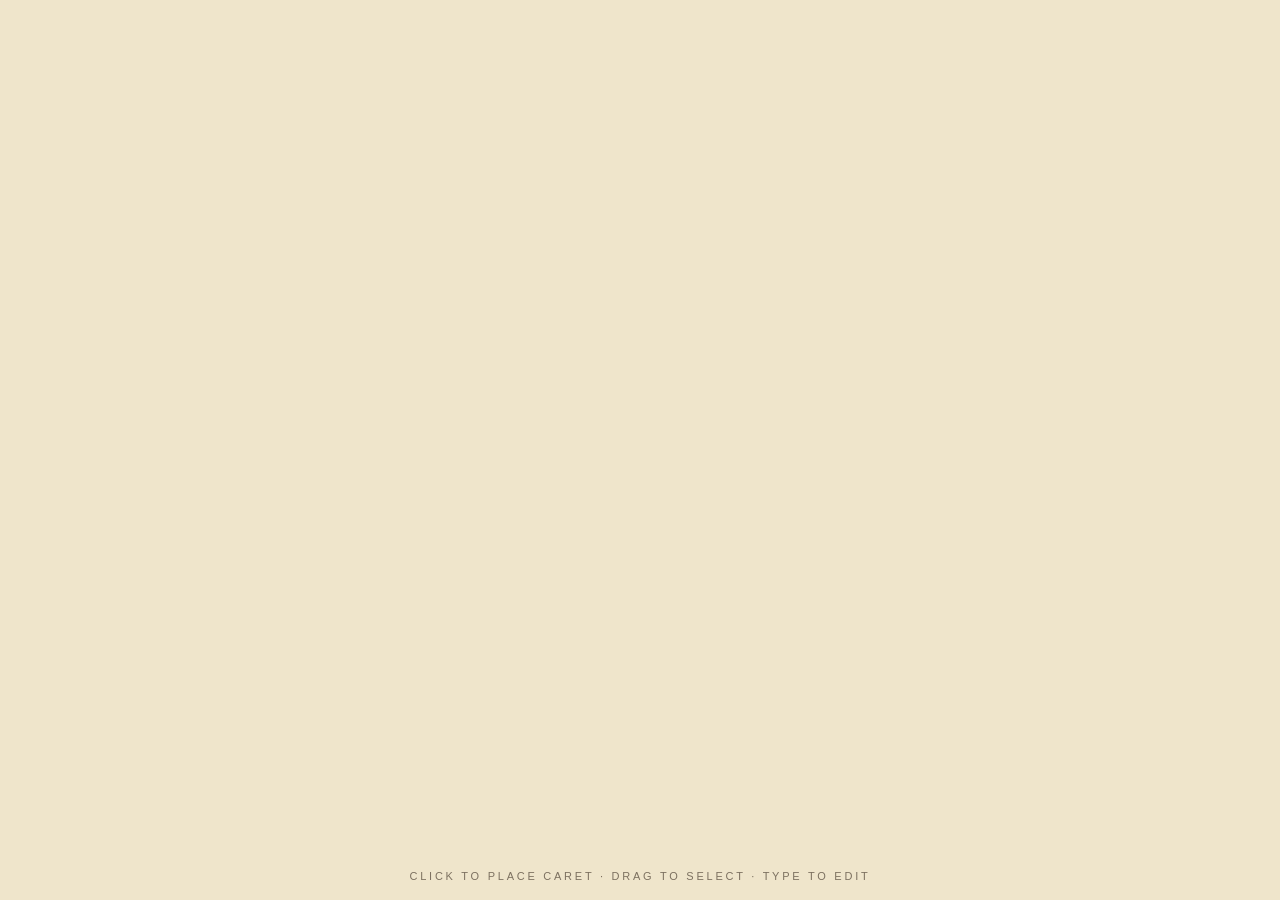
==== index.html @ 469f9c21 "Swap to the Alice text, Trocchi, and a tan/brown palette; fix Firefox input Demo content - Replace t" ====
<!doctype html>
<html lang="en">
  <head>
    <meta charset="utf-8" />
    <meta name="viewport" content="width=device-width,initial-scale=1" />
    <title>Editor in 3D</title>
    <link rel="preconnect" href="https://fonts.googleapis.com" />
    <link rel="preconnect" href="https://fonts.gstatic.com" crossorigin />
    <link
      href="https://fonts.googleapis.com/css2?family=Trocchi&display=swap"
      rel="stylesheet"
    />
    <link rel="stylesheet" href="styles.css" />
  </head>
  <body>
    <canvas id="stage" tabindex="0"></canvas>
    <div id="editor-host" aria-hidden="true"></div>
    <div id="hint">click to place caret · drag to select · type to edit</div>
    <script type="module" src="script.js"></script>
  </body>
</html>
---- styles.css ----
* {
  margin: 0;
  padding: 0;
  box-sizing: border-box;
}

html,
body {
  width: 100%;
  height: 100%;
  overflow: hidden;
  background: #efe5cb;
  color: #1f1209;
  font-family: "Trocchi", Georgia, serif;
}

#stage {
  position: fixed;
  inset: 0;
  width: 100vw;
  height: 100vh;
  display: block;
  cursor: text;
  outline: none;
  z-index: 1;
}

/* The CodeMirror instance lives here. It owns all keyboard input,
   selection state, and history. Rather than hide it with opacity: 0
   or push it off-screen (Firefox refuses to route keystrokes to
   contenteditable elements in either of those states), we render it
   at full size on-screen and visually cover it with the WebGL canvas
   via z-index. Firefox sees a fully-rendered, in-viewport element and
   is happy to send it key events; the user never sees it. */
#editor-host {
  position: fixed;
  top: 0;
  left: 0;
  width: 1200px;
  height: 1600px;
  pointer-events: none;
  z-index: 0;
}

#hint {
  position: fixed;
  bottom: 18px;
  left: 0;
  right: 0;
  text-align: center;
  font-size: 11px;
  letter-spacing: 0.25em;
  text-transform: uppercase;
  color: #1f1209;
  opacity: 0.55;
  pointer-events: none;
  z-index: 2;
  font-family: ui-sans-serif, -apple-system, BlinkMacSystemFont, "Segoe UI",
    sans-serif;
}
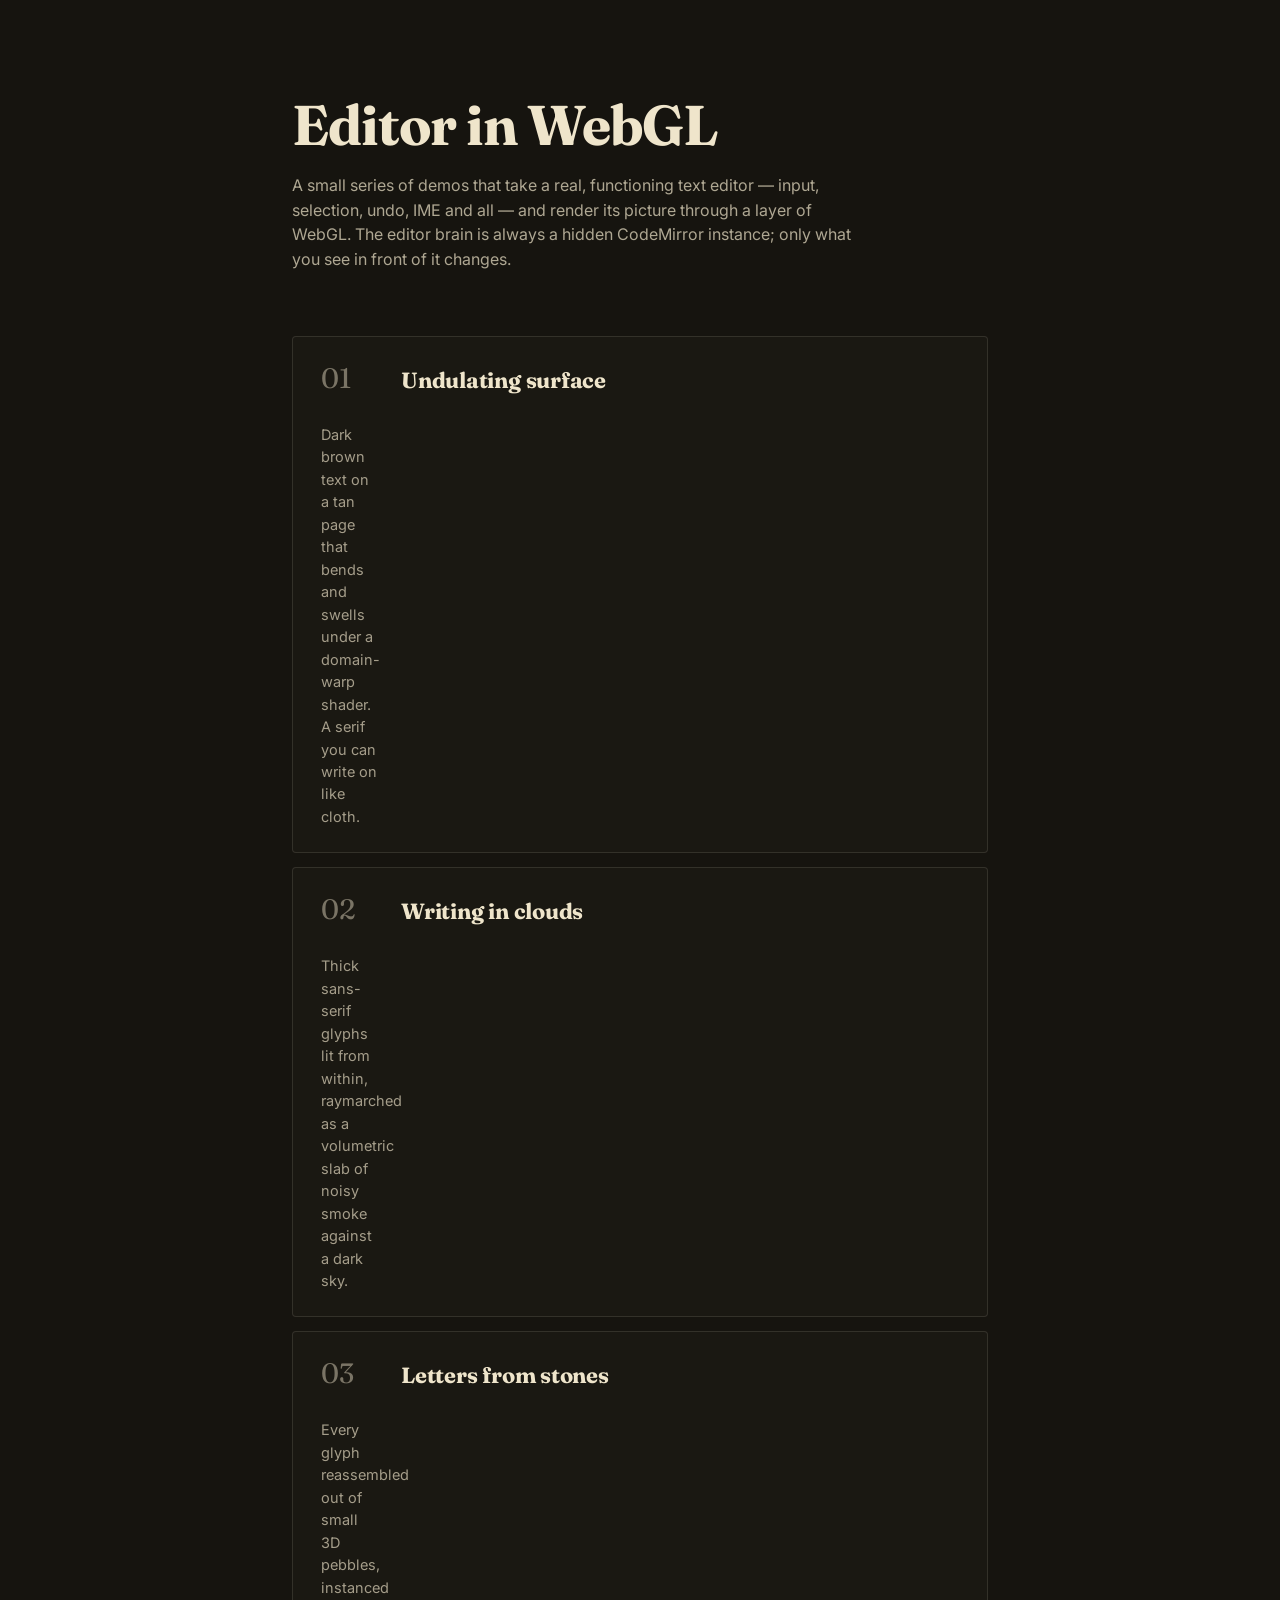
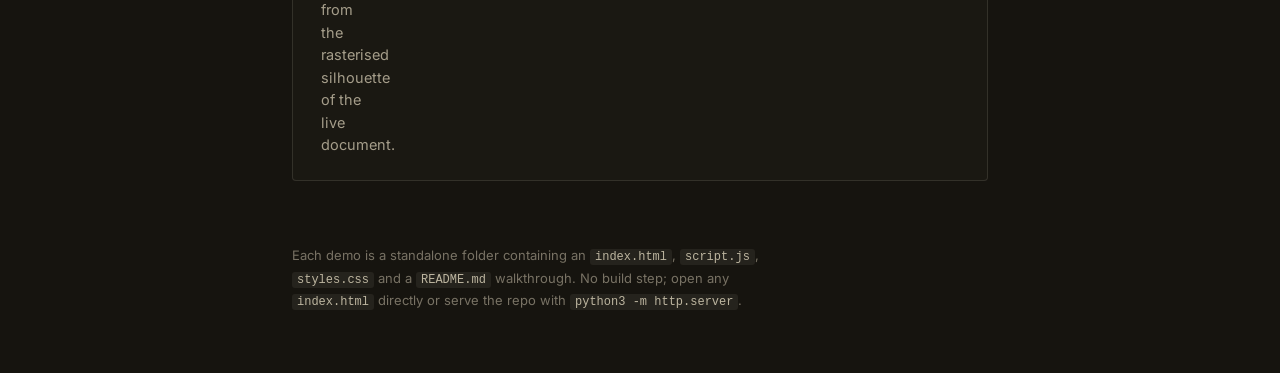
==== commit f2521eba: "Move existing demo into demos/undulating-surface/ and add a root landing page The repo is now struct" ====
--- a/index.html
+++ b/index.html
@@ -3,19 +3,69 @@
   <head>
     <meta charset="utf-8" />
     <meta name="viewport" content="width=device-width,initial-scale=1" />
-    <title>Editor in 3D</title>
+    <title>Editor in WebGL · demos</title>
     <link rel="preconnect" href="https://fonts.googleapis.com" />
     <link rel="preconnect" href="https://fonts.gstatic.com" crossorigin />
     <link
-      href="https://fonts.googleapis.com/css2?family=Trocchi&display=swap"
+      href="https://fonts.googleapis.com/css2?family=Fraunces:opsz,wght@9..144,400;9..144,700&family=Inter:wght@400;500;700&display=swap"
       rel="stylesheet"
     />
     <link rel="stylesheet" href="styles.css" />
   </head>
   <body>
-    <canvas id="stage" tabindex="0"></canvas>
-    <div id="editor-host" aria-hidden="true"></div>
-    <div id="hint">click to place caret · drag to select · type to edit</div>
-    <script type="module" src="script.js"></script>
+    <main>
+      <header>
+        <h1>Editor in WebGL</h1>
+        <p>
+          A small series of demos that take a real, functioning text editor —
+          input, selection, undo, IME and all — and render its picture through a
+          layer of WebGL. The editor brain is always a hidden CodeMirror
+          instance; only what you see in front of it changes.
+        </p>
+      </header>
+
+      <ol class="demos">
+        <li>
+          <a href="demos/undulating-surface/">
+            <span class="num">01</span>
+            <h2>Undulating surface</h2>
+            <p>
+              Dark brown text on a tan page that bends and swells under a
+              domain-warp shader. A serif you can write on like cloth.
+            </p>
+          </a>
+        </li>
+        <li>
+          <a href="demos/cloud-text/">
+            <span class="num">02</span>
+            <h2>Writing in clouds</h2>
+            <p>
+              Thick sans-serif glyphs lit from within, raymarched as a
+              volumetric slab of noisy smoke against a dark sky.
+            </p>
+          </a>
+        </li>
+        <li>
+          <a href="demos/stone-letters/">
+            <span class="num">03</span>
+            <h2>Letters from stones</h2>
+            <p>
+              Every glyph reassembled out of small 3D pebbles, instanced from
+              the rasterised silhouette of the live document.
+            </p>
+          </a>
+        </li>
+      </ol>
+
+      <footer>
+        <p>
+          Each demo is a standalone folder containing an
+          <code>index.html</code>, <code>script.js</code>,
+          <code>styles.css</code> and a <code>README.md</code> walkthrough. No
+          build step; open any <code>index.html</code> directly or serve the
+          repo with <code>python3 -m http.server</code>.
+        </p>
+      </footer>
+    </main>
   </body>
 </html>
--- a/styles.css
+++ b/styles.css
@@ -6,55 +6,104 @@
 
 html,
 body {
-  width: 100%;
-  height: 100%;
-  overflow: hidden;
-  background: #efe5cb;
-  color: #1f1209;
-  font-family: "Trocchi", Georgia, serif;
+  min-height: 100%;
+  background: #16140f;
+  color: #efe5cb;
+  font-family: "Inter", ui-sans-serif, -apple-system, BlinkMacSystemFont,
+    "Segoe UI", sans-serif;
+  -webkit-font-smoothing: antialiased;
 }
 
-#stage {
-  position: fixed;
-  inset: 0;
-  width: 100vw;
-  height: 100vh;
-  display: block;
-  cursor: text;
-  outline: none;
-  z-index: 1;
+main {
+  max-width: 760px;
+  margin: 0 auto;
+  padding: 96px 32px 64px;
 }
 
-/* The CodeMirror instance lives here. It owns all keyboard input,
-   selection state, and history. Rather than hide it with opacity: 0
-   or push it off-screen (Firefox refuses to route keystrokes to
-   contenteditable elements in either of those states), we render it
-   at full size on-screen and visually cover it with the WebGL canvas
-   via z-index. Firefox sees a fully-rendered, in-viewport element and
-   is happy to send it key events; the user never sees it. */
-#editor-host {
-  position: fixed;
-  top: 0;
-  left: 0;
-  width: 1200px;
-  height: 1600px;
-  pointer-events: none;
-  z-index: 0;
+header h1 {
+  font-family: "Fraunces", Georgia, serif;
+  font-weight: 700;
+  font-size: clamp(36px, 6vw, 56px);
+  letter-spacing: -0.02em;
+  line-height: 1.05;
+  margin-bottom: 18px;
 }
 
-#hint {
-  position: fixed;
-  bottom: 18px;
-  left: 0;
-  right: 0;
-  text-align: center;
-  font-size: 11px;
-  letter-spacing: 0.25em;
-  text-transform: uppercase;
-  color: #1f1209;
-  opacity: 0.55;
-  pointer-events: none;
-  z-index: 2;
-  font-family: ui-sans-serif, -apple-system, BlinkMacSystemFont, "Segoe UI",
-    sans-serif;
+header p {
+  font-size: 16px;
+  line-height: 1.55;
+  color: rgba(239, 229, 203, 0.7);
+  max-width: 56ch;
+  margin-bottom: 64px;
 }
+
+ol.demos {
+  list-style: none;
+  display: grid;
+  gap: 14px;
+  margin-bottom: 64px;
+}
+
+ol.demos a {
+  display: grid;
+  grid-template-columns: 56px 1fr;
+  gap: 24px;
+  align-items: baseline;
+  padding: 24px 28px;
+  border: 1px solid rgba(239, 229, 203, 0.12);
+  border-radius: 4px;
+  text-decoration: none;
+  color: inherit;
+  background: rgba(239, 229, 203, 0.02);
+  transition:
+    background 160ms ease,
+    border-color 160ms ease,
+    transform 160ms ease;
+}
+
+ol.demos a:hover,
+ol.demos a:focus-visible {
+  background: rgba(239, 229, 203, 0.06);
+  border-color: rgba(239, 229, 203, 0.28);
+  outline: none;
+  transform: translateY(-1px);
+}
+
+ol.demos .num {
+  font-family: "Fraunces", Georgia, serif;
+  font-size: 28px;
+  font-weight: 400;
+  color: rgba(239, 229, 203, 0.45);
+  letter-spacing: 0;
+}
+
+ol.demos h2 {
+  font-family: "Fraunces", Georgia, serif;
+  font-weight: 700;
+  font-size: 22px;
+  letter-spacing: -0.01em;
+  margin-bottom: 6px;
+}
+
+ol.demos p {
+  font-size: 14.5px;
+  line-height: 1.55;
+  color: rgba(239, 229, 203, 0.65);
+  max-width: 54ch;
+}
+
+footer p {
+  font-size: 13px;
+  line-height: 1.6;
+  color: rgba(239, 229, 203, 0.45);
+  max-width: 60ch;
+}
+
+footer code {
+  font-family: ui-monospace, SFMono-Regular, "SF Mono", Menlo, Consolas, monospace;
+  font-size: 12px;
+  padding: 1px 5px;
+  background: rgba(239, 229, 203, 0.07);
+  border-radius: 3px;
+  color: rgba(239, 229, 203, 0.75);
+}
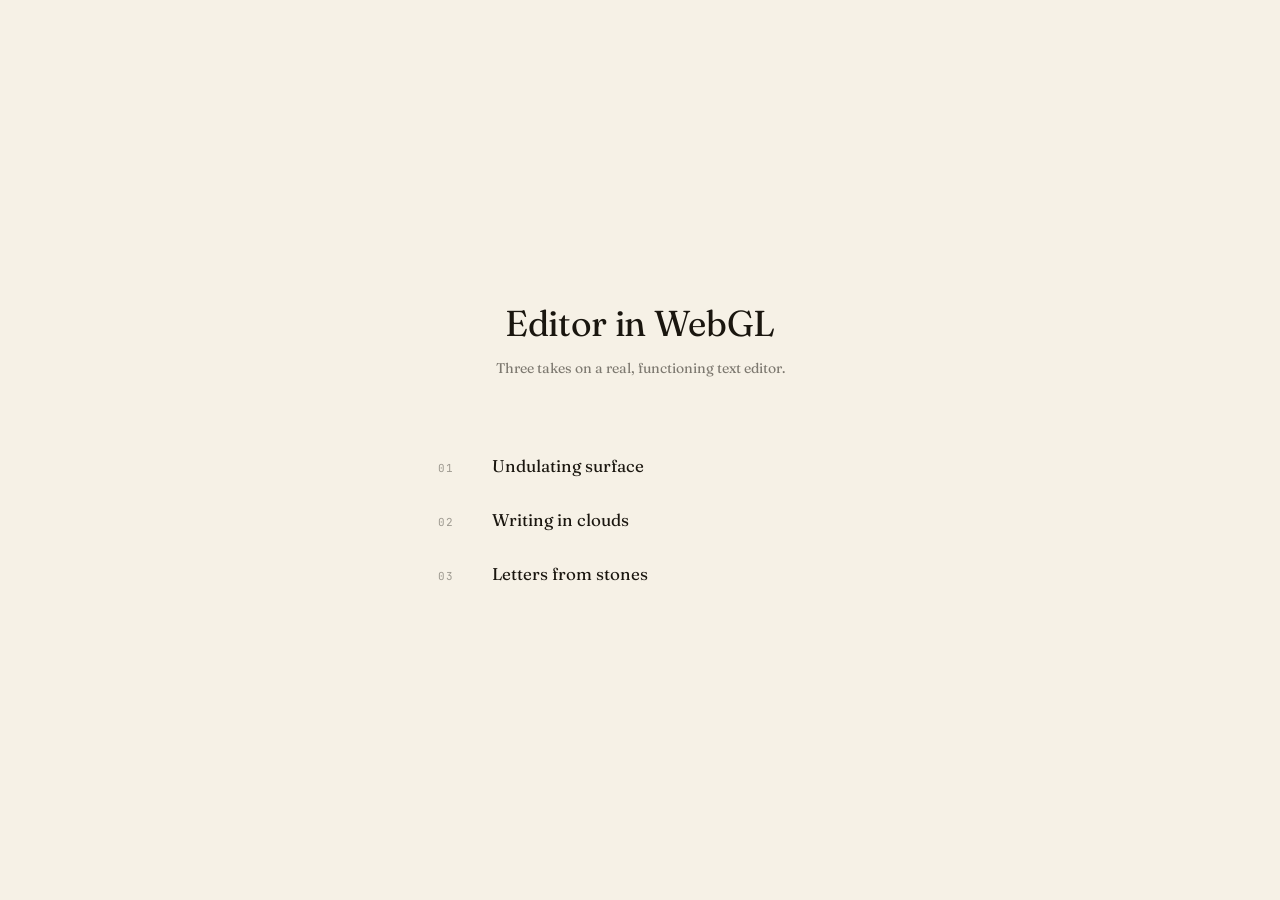
==== commit 8b04ab0a: "Strip the landing page to a centred minimalist column Previously the landing page was a left-aligned" ====
--- a/index.html
+++ b/index.html
@@ -3,69 +3,40 @@
   <head>
     <meta charset="utf-8" />
     <meta name="viewport" content="width=device-width,initial-scale=1" />
-    <title>Editor in WebGL · demos</title>
+    <title>Editor in WebGL</title>
     <link rel="preconnect" href="https://fonts.googleapis.com" />
     <link rel="preconnect" href="https://fonts.gstatic.com" crossorigin />
     <link
-      href="https://fonts.googleapis.com/css2?family=Fraunces:opsz,wght@9..144,400;9..144,700&family=Inter:wght@400;500;700&display=swap"
+      href="https://fonts.googleapis.com/css2?family=Fraunces:opsz,wght@9..144,400&family=JetBrains+Mono:wght@400&display=swap"
       rel="stylesheet"
     />
     <link rel="stylesheet" href="styles.css" />
   </head>
   <body>
     <main>
-      <header>
-        <h1>Editor in WebGL</h1>
-        <p>
-          A small series of demos that take a real, functioning text editor —
-          input, selection, undo, IME and all — and render its picture through a
-          layer of WebGL. The editor brain is always a hidden CodeMirror
-          instance; only what you see in front of it changes.
-        </p>
-      </header>
+      <h1>Editor in WebGL</h1>
+      <p class="lede">Three takes on a real, functioning text editor.</p>
 
       <ol class="demos">
         <li>
           <a href="demos/undulating-surface/">
             <span class="num">01</span>
-            <h2>Undulating surface</h2>
-            <p>
-              Dark brown text on a tan page that bends and swells under a
-              domain-warp shader. A serif you can write on like cloth.
-            </p>
+            <span class="title">Undulating surface</span>
           </a>
         </li>
         <li>
           <a href="demos/cloud-text/">
             <span class="num">02</span>
-            <h2>Writing in clouds</h2>
-            <p>
-              Thick sans-serif glyphs lit from within, raymarched as a
-              volumetric slab of noisy smoke against a dark sky.
-            </p>
+            <span class="title">Writing in clouds</span>
           </a>
         </li>
         <li>
           <a href="demos/stone-letters/">
             <span class="num">03</span>
-            <h2>Letters from stones</h2>
-            <p>
-              Every glyph reassembled out of small 3D pebbles, instanced from
-              the rasterised silhouette of the live document.
-            </p>
+            <span class="title">Letters from stones</span>
           </a>
         </li>
       </ol>
-
-      <footer>
-        <p>
-          Each demo is a standalone folder containing an
-          <code>index.html</code>, <code>script.js</code>,
-          <code>styles.css</code> and a <code>README.md</code> walkthrough. No
-          build step; open any <code>index.html</code> directly or serve the
-          repo with <code>python3 -m http.server</code>.
-        </p>
-      </footer>
     </main>
   </body>
 </html>
--- a/styles.css
+++ b/styles.css
@@ -6,104 +6,72 @@
 
 html,
 body {
-  min-height: 100%;
-  background: #16140f;
-  color: #efe5cb;
-  font-family: "Inter", ui-sans-serif, -apple-system, BlinkMacSystemFont,
-    "Segoe UI", sans-serif;
+  height: 100%;
+  background: #f6f1e6;
+  color: #1a160f;
+  font-family: "Fraunces", Georgia, serif;
   -webkit-font-smoothing: antialiased;
 }
 
-main {
-  max-width: 760px;
-  margin: 0 auto;
-  padding: 96px 32px 64px;
+body {
+  display: grid;
+  place-items: center;
+  padding: 24px;
 }
 
-header h1 {
-  font-family: "Fraunces", Georgia, serif;
-  font-weight: 700;
-  font-size: clamp(36px, 6vw, 56px);
-  letter-spacing: -0.02em;
-  line-height: 1.05;
-  margin-bottom: 18px;
+main {
+  width: 100%;
+  max-width: 420px;
+  text-align: center;
 }
 
-header p {
-  font-size: 16px;
-  line-height: 1.55;
-  color: rgba(239, 229, 203, 0.7);
-  max-width: 56ch;
+h1 {
+  font-weight: 400;
+  font-size: clamp(28px, 5vw, 36px);
+  letter-spacing: -0.01em;
+  margin-bottom: 14px;
+}
+
+.lede {
+  font-size: 14px;
+  color: rgba(26, 22, 15, 0.55);
   margin-bottom: 64px;
+  letter-spacing: 0;
 }
 
 ol.demos {
   list-style: none;
   display: grid;
-  gap: 14px;
-  margin-bottom: 64px;
+  gap: 4px;
 }
 
 ol.demos a {
   display: grid;
-  grid-template-columns: 56px 1fr;
-  gap: 24px;
+  grid-template-columns: 36px 1fr;
+  gap: 18px;
   align-items: baseline;
-  padding: 24px 28px;
-  border: 1px solid rgba(239, 229, 203, 0.12);
-  border-radius: 4px;
+  padding: 14px 8px;
   text-decoration: none;
   color: inherit;
-  background: rgba(239, 229, 203, 0.02);
-  transition:
-    background 160ms ease,
-    border-color 160ms ease,
-    transform 160ms ease;
+  border-bottom: 1px solid transparent;
+  transition: border-color 160ms ease, color 160ms ease;
 }
 
 ol.demos a:hover,
 ol.demos a:focus-visible {
-  background: rgba(239, 229, 203, 0.06);
-  border-color: rgba(239, 229, 203, 0.28);
   outline: none;
-  transform: translateY(-1px);
+  border-bottom-color: rgba(26, 22, 15, 0.5);
 }
 
 ol.demos .num {
-  font-family: "Fraunces", Georgia, serif;
-  font-size: 28px;
-  font-weight: 400;
-  color: rgba(239, 229, 203, 0.45);
-  letter-spacing: 0;
+  font-family: "JetBrains Mono", ui-monospace, SFMono-Regular, Menlo, monospace;
+  font-size: 11px;
+  letter-spacing: 0.1em;
+  color: rgba(26, 22, 15, 0.4);
+  text-align: left;
 }
 
-ol.demos h2 {
-  font-family: "Fraunces", Georgia, serif;
-  font-weight: 700;
-  font-size: 22px;
-  letter-spacing: -0.01em;
-  margin-bottom: 6px;
+ol.demos .title {
+  font-size: 17px;
+  text-align: left;
 }
-
-ol.demos p {
-  font-size: 14.5px;
-  line-height: 1.55;
-  color: rgba(239, 229, 203, 0.65);
-  max-width: 54ch;
-}
-
-footer p {
-  font-size: 13px;
-  line-height: 1.6;
-  color: rgba(239, 229, 203, 0.45);
-  max-width: 60ch;
-}
-
-footer code {
-  font-family: ui-monospace, SFMono-Regular, "SF Mono", Menlo, Consolas, monospace;
-  font-size: 12px;
-  padding: 1px 5px;
-  background: rgba(239, 229, 203, 0.07);
-  border-radius: 3px;
-  color: rgba(239, 229, 203, 0.75);
-}
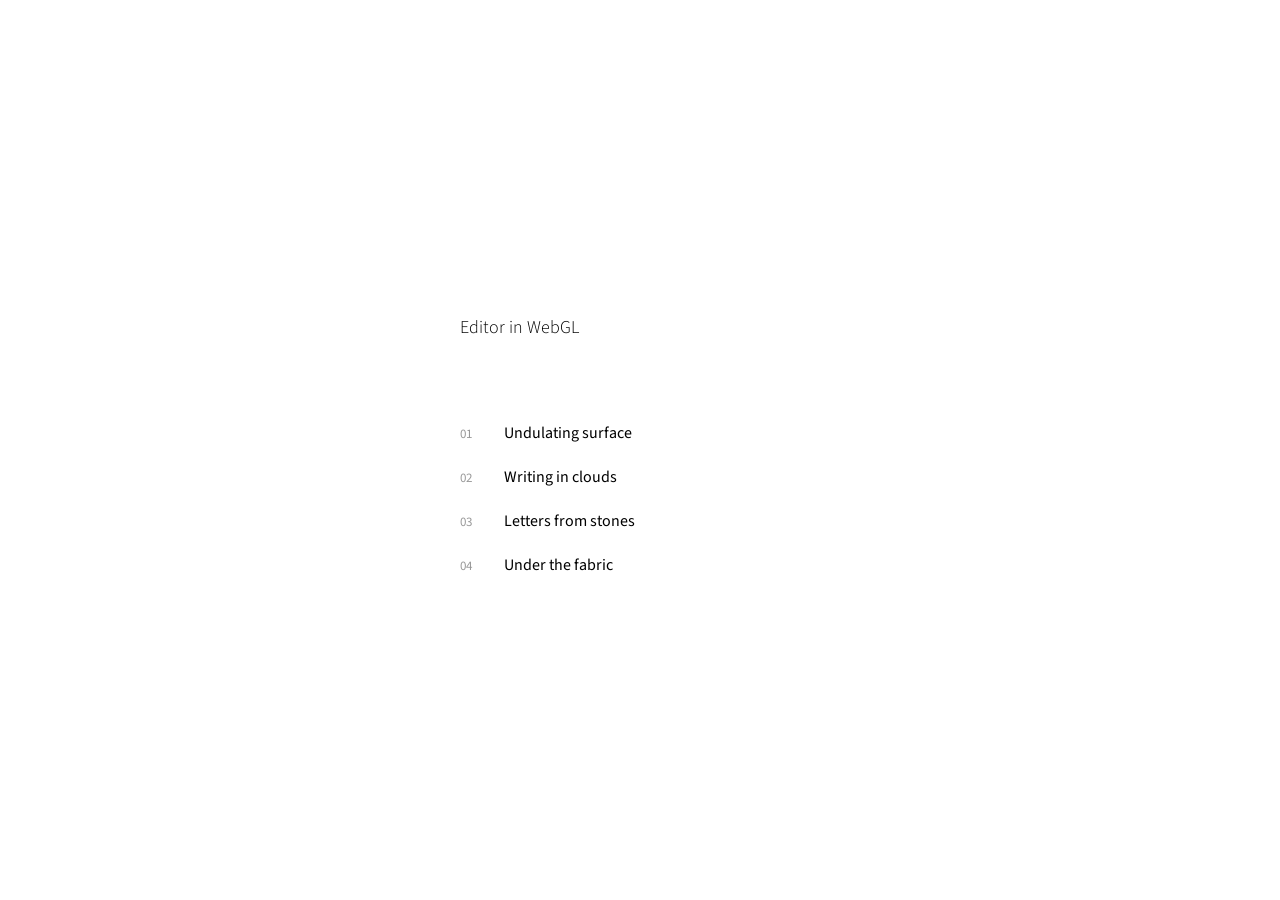
==== commit cdd3dd99: "WIP: minimal landing page; cloud-text zoom-out + jittered march Landing page now Source Sans on whit" ====
--- a/index.html
+++ b/index.html
@@ -7,7 +7,7 @@
     <link rel="preconnect" href="https://fonts.googleapis.com" />
     <link rel="preconnect" href="https://fonts.gstatic.com" crossorigin />
     <link
-      href="https://fonts.googleapis.com/css2?family=Fraunces:opsz,wght@9..144,400&family=JetBrains+Mono:wght@400&display=swap"
+      href="https://fonts.googleapis.com/css2?family=Source+Sans+3:wght@300;400;500&display=swap"
       rel="stylesheet"
     />
     <link rel="stylesheet" href="styles.css" />
@@ -15,7 +15,6 @@
   <body>
     <main>
       <h1>Editor in WebGL</h1>
-      <p class="lede">Three takes on a real, functioning text editor.</p>
 
       <ol class="demos">
         <li>
@@ -36,6 +35,12 @@
             <span class="title">Letters from stones</span>
           </a>
         </li>
+        <li>
+          <a href="demos/fabric-text/">
+            <span class="num">04</span>
+            <span class="title">Under the fabric</span>
+          </a>
+        </li>
       </ol>
     </main>
   </body>
--- a/styles.css
+++ b/styles.css
@@ -7,10 +7,12 @@
 html,
 body {
   height: 100%;
-  background: #f6f1e6;
-  color: #1a160f;
-  font-family: "Fraunces", Georgia, serif;
+  background: #ffffff;
+  color: #000000;
+  font-family: "Source Sans 3", -apple-system, BlinkMacSystemFont, "Segoe UI",
+    sans-serif;
   -webkit-font-smoothing: antialiased;
+  font-weight: 400;
 }
 
 body {
@@ -21,57 +23,54 @@
 
 main {
   width: 100%;
-  max-width: 420px;
-  text-align: center;
+  max-width: 360px;
+  text-align: left;
 }
 
 h1 {
-  font-weight: 400;
-  font-size: clamp(28px, 5vw, 36px);
-  letter-spacing: -0.01em;
-  margin-bottom: 14px;
-}
-
-.lede {
-  font-size: 14px;
-  color: rgba(26, 22, 15, 0.55);
-  margin-bottom: 64px;
+  font-weight: 300;
+  font-size: 18px;
   letter-spacing: 0;
+  margin-bottom: 72px;
 }
 
 ol.demos {
   list-style: none;
-  display: grid;
-  gap: 4px;
+}
+
+ol.demos li + li {
+  margin-top: 2px;
 }
 
 ol.demos a {
   display: grid;
-  grid-template-columns: 36px 1fr;
-  gap: 18px;
+  grid-template-columns: 28px 1fr;
+  gap: 16px;
   align-items: baseline;
-  padding: 14px 8px;
+  padding: 10px 0;
   text-decoration: none;
   color: inherit;
-  border-bottom: 1px solid transparent;
-  transition: border-color 160ms ease, color 160ms ease;
 }
 
-ol.demos a:hover,
+ol.demos a:hover .title,
+ol.demos a:focus-visible .title {
+  text-decoration: underline;
+  text-underline-offset: 4px;
+  text-decoration-thickness: 1px;
+}
+
 ol.demos a:focus-visible {
   outline: none;
-  border-bottom-color: rgba(26, 22, 15, 0.5);
 }
 
 ol.demos .num {
-  font-family: "JetBrains Mono", ui-monospace, SFMono-Regular, Menlo, monospace;
-  font-size: 11px;
-  letter-spacing: 0.1em;
-  color: rgba(26, 22, 15, 0.4);
-  text-align: left;
+  font-size: 13px;
+  font-weight: 400;
+  color: #000;
+  opacity: 0.4;
 }
 
 ol.demos .title {
-  font-size: 17px;
-  text-align: left;
+  font-size: 16px;
+  font-weight: 400;
 }
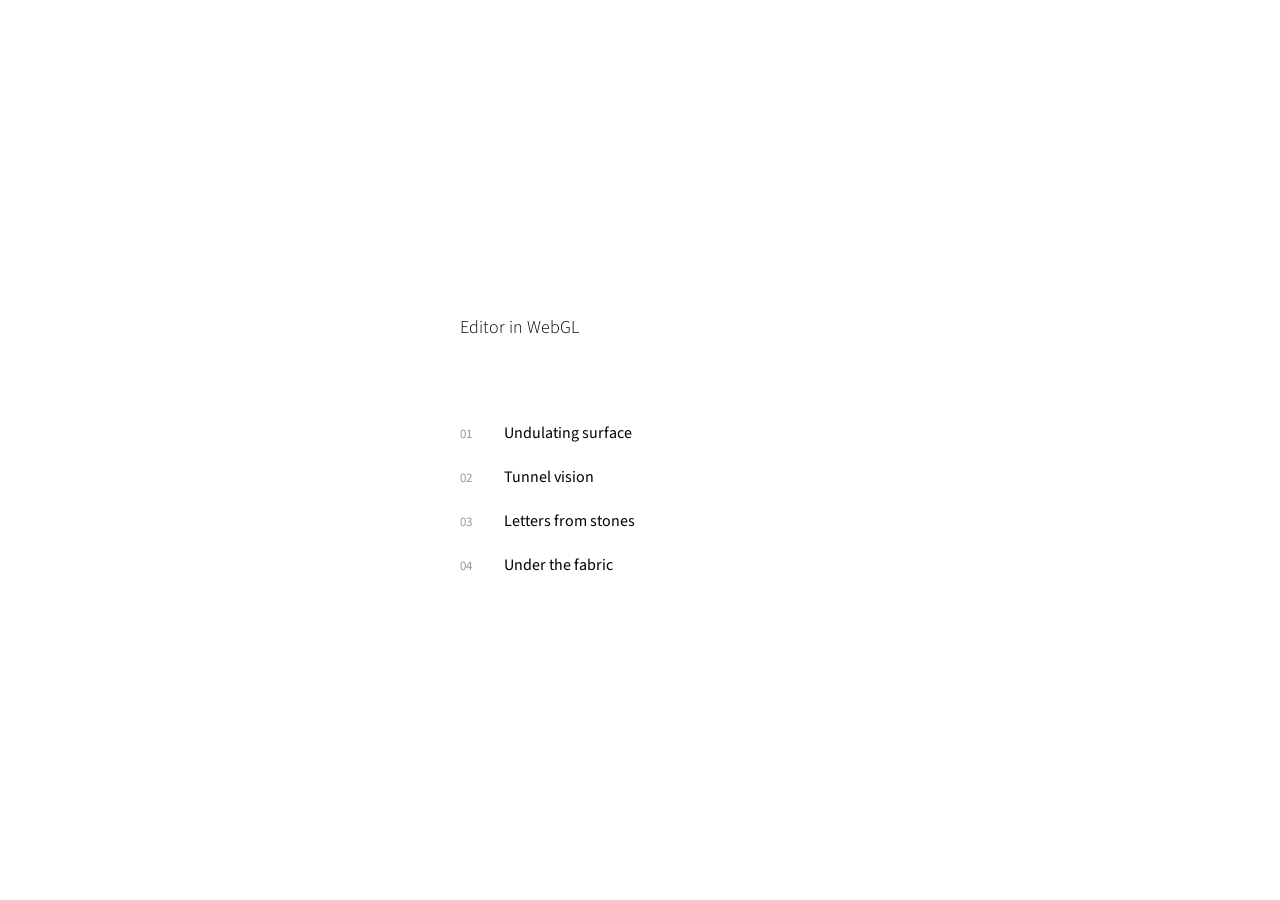
==== commit 80ba9681: "Rework demos: Rapier rocks, GPU cloth, tunnel-vision rename - stone-letters: rewrite around Rapier3D" ====
--- a/index.html
+++ b/index.html
@@ -24,9 +24,9 @@
           </a>
         </li>
         <li>
-          <a href="demos/cloud-text/">
+          <a href="demos/tunnel-vision/">
             <span class="num">02</span>
-            <span class="title">Writing in clouds</span>
+            <span class="title">Tunnel vision</span>
           </a>
         </li>
         <li>
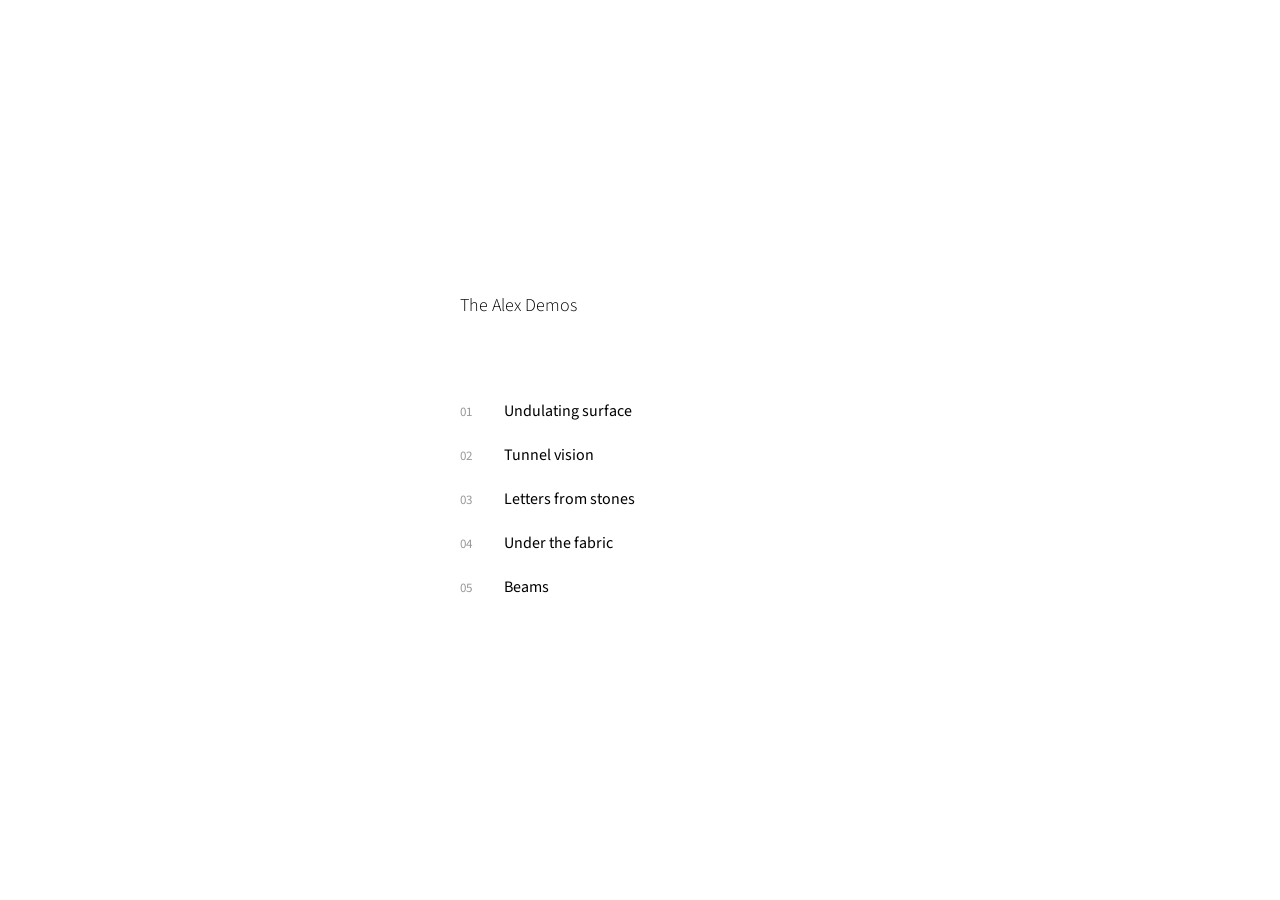
==== commit c6ee2200: "Tune fabric/stones/tunnel; add beams demo; rename index fabric-text: firmer cloth (lower tension, hi" ====
--- a/index.html
+++ b/index.html
@@ -3,7 +3,7 @@
   <head>
     <meta charset="utf-8" />
     <meta name="viewport" content="width=device-width,initial-scale=1" />
-    <title>Editor in WebGL</title>
+    <title>The Alex Demos</title>
     <link rel="preconnect" href="https://fonts.googleapis.com" />
     <link rel="preconnect" href="https://fonts.gstatic.com" crossorigin />
     <link
@@ -14,7 +14,7 @@
   </head>
   <body>
     <main>
-      <h1>Editor in WebGL</h1>
+      <h1>The Alex Demos</h1>
 
       <ol class="demos">
         <li>
@@ -41,6 +41,12 @@
             <span class="title">Under the fabric</span>
           </a>
         </li>
+        <li>
+          <a href="demos/beams/">
+            <span class="num">05</span>
+            <span class="title">Beams</span>
+          </a>
+        </li>
       </ol>
     </main>
   </body>
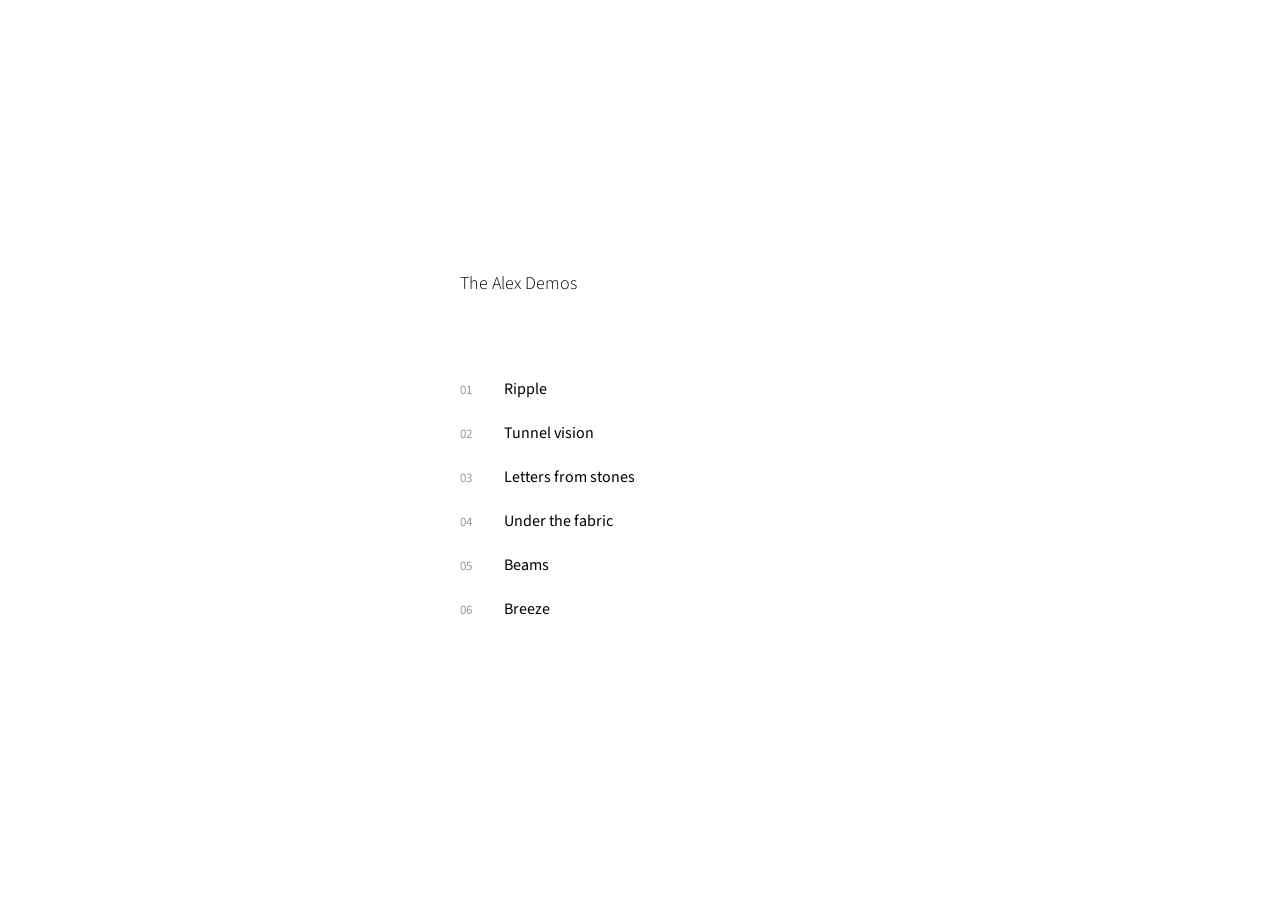
==== commit 795cda9d: "Add breeze demo; rename undulating-surface→ripple; tilt stones page breeze (new, entry 06): per-char" ====
--- a/index.html
+++ b/index.html
@@ -18,9 +18,9 @@
 
       <ol class="demos">
         <li>
-          <a href="demos/undulating-surface/">
+          <a href="demos/ripple/">
             <span class="num">01</span>
-            <span class="title">Undulating surface</span>
+            <span class="title">Ripple</span>
           </a>
         </li>
         <li>
@@ -47,6 +47,12 @@
             <span class="title">Beams</span>
           </a>
         </li>
+        <li>
+          <a href="demos/breeze/">
+            <span class="num">06</span>
+            <span class="title">Breeze</span>
+          </a>
+        </li>
       </ol>
     </main>
   </body>
